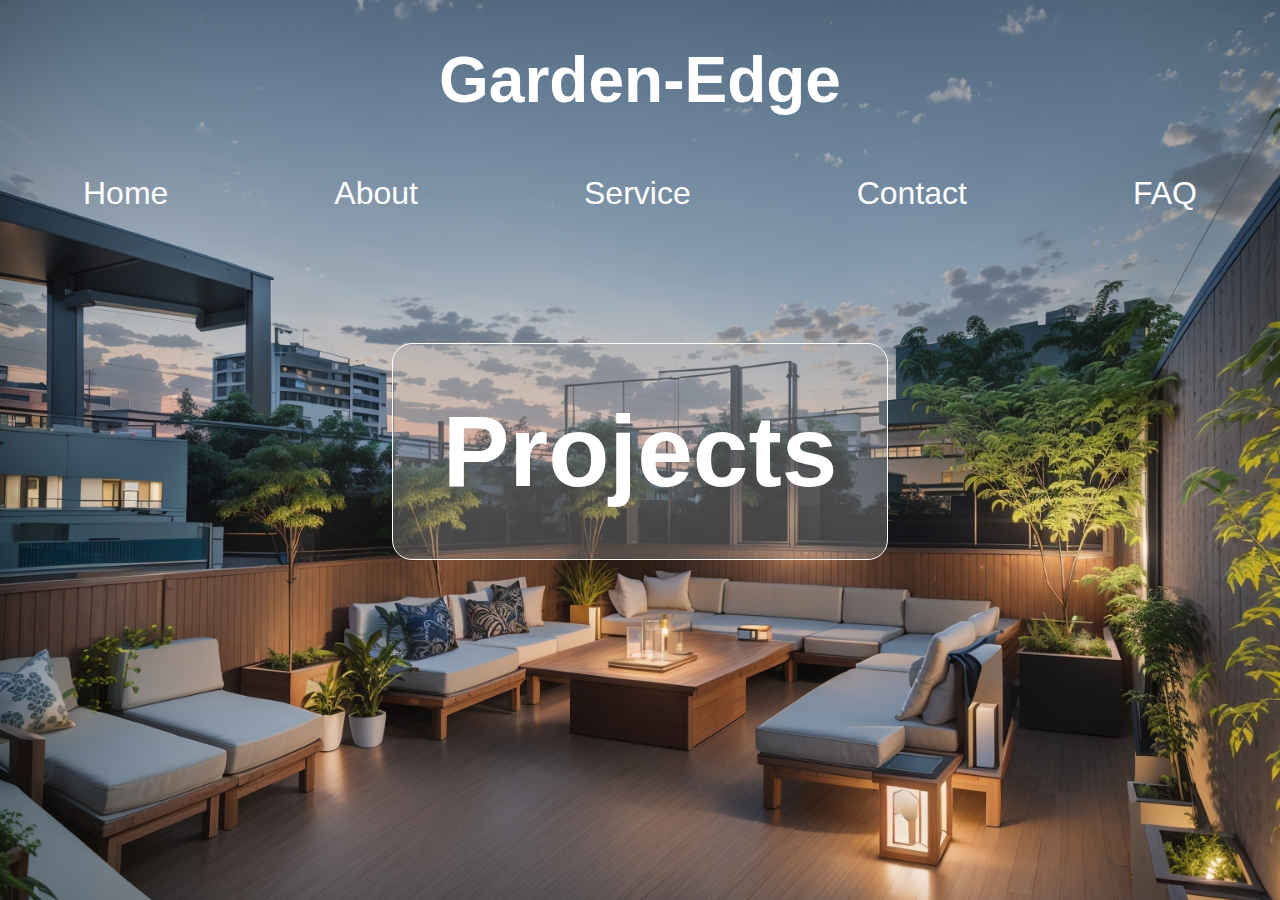
==== index.html @ ba1884fe "Built a navbar" ====
<!DOCTYPE html>
<html lang="en">
  <head>
    <meta charset="UTF-8" />
    <meta name="viewport" content="width=device-width, initial-scale=1.0" />
    <title>landscape</title>
    <link rel="stylesheet" href="styles.css" />
  </head>
  <body>
    <div class="title_text"><h1>Garden-Edge</h1></div>
    <!-- Building Blocks -->
    <header>
      <nav>
        <ul>
          <li><a href="#">Home</a></li>
          <li><a href="#">About</a></li>
          <li><a href="#">Service</a></li>
          <li><a href="#">Contact</a></li>
          <li><a href="#">FAQ</a></li>
        </ul>
      </nav>
      <div class="projects_text">
        <a href="#">
          <h2 class="box">Projects</h2>
        </a>
      </div>
    </header>
    <main>
      <section></section>
    </main>
    <footer></footer>
  </body>
</html>
---- styles.css ----
* {
  color: #fff;
  
}

body {
  background-attachment: fixed;
  background-image: url(./images/cover.webp);
  background-size: cover;
  font-family: Arial, Helvetica, sans-serif;
  height: 100vh;
  margin: 0;

}
  /* Title garden-edge */
.title_text {
  align-items: center;
  display: flex;
  justify-content: center;
   
  }
  /* top navigation bar */
 ul {
  display: flex;
  flex-direction: row;
  justify-content: space-around;
  list-style-type: none;
  padding: 0;
  
   }

/* li{

list-style-type: none;
display: inline;
padding: 10px;
  
} */
   
 a {
  text-decoration: none;
   
}

.projects_text {
  align-items: center;
  display: flex;
  height: 50vh;
  justify-content: center;
  }

  h2 {
    font-size: 50px;
    }

    
    .box {
      background-color: rgba(176, 174, 174, 0.329);
      border-radius: 20px;
      border: 1px solid white;
      padding: 50px;
    }

   
    nav ul {
      margin: 0;
      padding: 0;
      list-style: none;
      display: flex;
    }

    nav a {
      text-decoration: none;
      color: white;
      padding: 15px 20px;
      display: block;
    }

    nav a:hover {
      background-color: #acacac4e;
      border-radius: 10px;
    }
   
         

    /* Responsive sizes */
    
    @media (max-width: 768px) {
      nav ul {
        flex-direction: column;
        text-align: center;
      }
          
      nav a {
        color: white;
        display: inline-block;
        padding: 15px 20px;
        text-decoration: none;
        width: 10%;
      }
    }

  @media (min-width: 768px){
    h1 {
      font-size: 64px;
    }
    h2 {
      font-size: 100px;
    }

 }
  
 @media (min-width: 768px) {
  ul a {
    font-size: 32px;
  }
 }
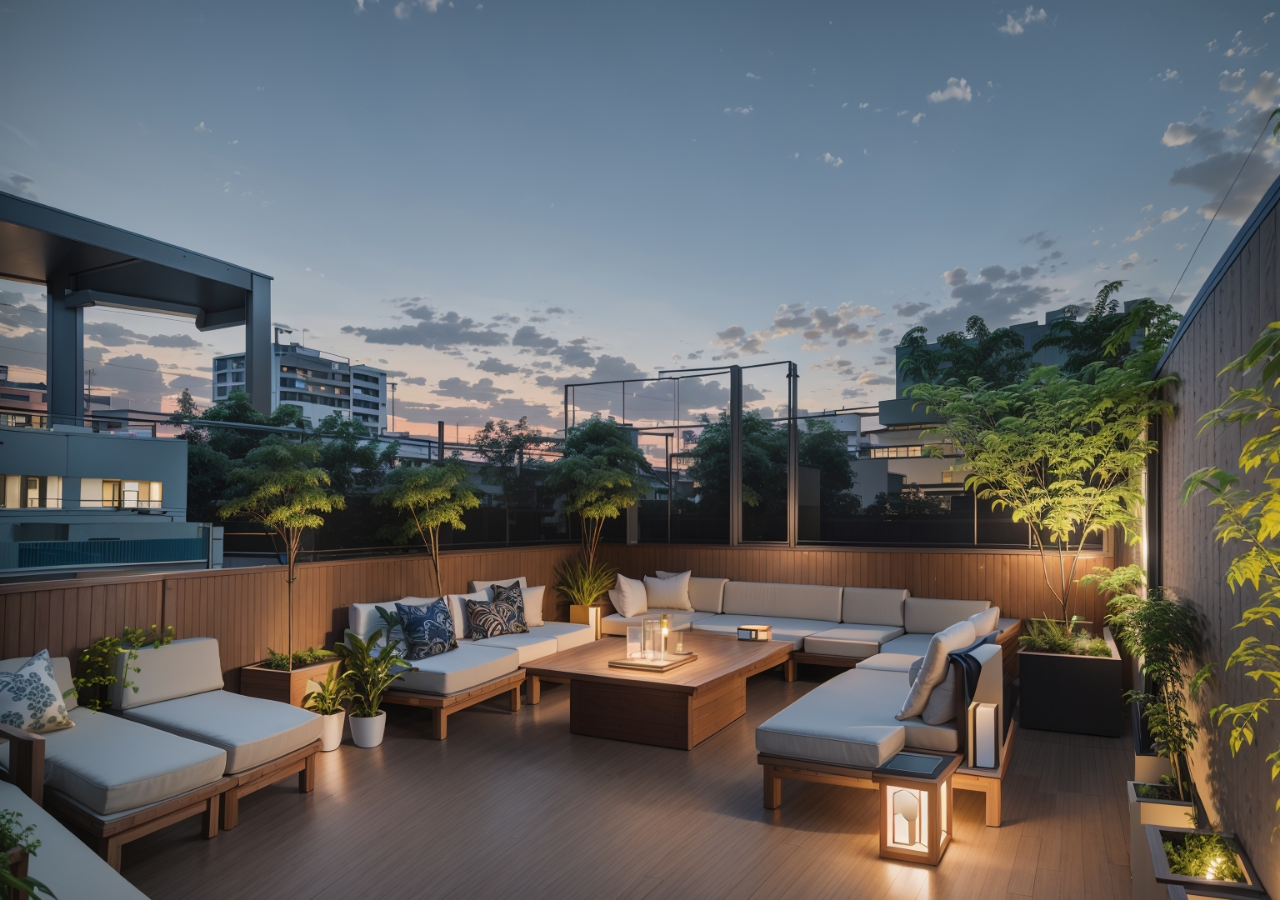
==== commit 3d44707d: "Define the feature block." ====
--- a/index.html
+++ b/index.html
@@ -5,29 +5,16 @@
     <meta name="viewport" content="width=device-width, initial-scale=1.0" />
     <title>landscape</title>
     <link rel="stylesheet" href="styles.css" />
+    <link rel="preconnect" href="https://fonts.googleapis.com" />
+    <link rel="preconnect" href="https://fonts.gstatic.com" crossorigin />
+    <link
+      href="https://fonts.googleapis.com/css2?family=Inter:wght@400;700&family=Lato:wght@100;300;400;700;900&family=Nunito+Sans:opsz,wght@6..12,400;6..12,700&family=Open+Sans:wght@300&family=Roboto:wght@100;400&display=swap"
+      rel="stylesheet"
+    />
+    <link rel="stylesheet" href="https://fonts.googleapis.com/css2?family=Material+Symbols+Outlined:opsz,wght,FILL,GRAD@20..48,100..700,0..1,-50..200" />
   </head>
+
   <body>
-    <div class="title_text"><h1>Garden-Edge</h1></div>
-    <!-- Building Blocks -->
-    <header>
-      <nav>
-        <ul>
-          <li><a href="#">Home</a></li>
-          <li><a href="#">About</a></li>
-          <li><a href="#">Service</a></li>
-          <li><a href="#">Contact</a></li>
-          <li><a href="#">FAQ</a></li>
-        </ul>
-      </nav>
-      <div class="projects_text">
-        <a href="#">
-          <h2 class="box">Projects</h2>
-        </a>
-      </div>
-    </header>
-    <main>
-      <section></section>
-    </main>
-    <footer></footer>
+   
   </body>
 </html>
--- a/styles.css
+++ b/styles.css
@@ -1,17 +1,29 @@
+/* Root */
+:root {
+  --color-primary: #2584ff;
+  --color-secondary:#00d9ff;
+  --color-accent: #ff3400;
+  --color-headings: #1b0760;
+  --color-body: #fff;
+}
+
 * {
   color: #fff;
   
 }
 
+
 body {
   background-attachment: fixed;
   background-image: url(./images/cover.webp);
-  background-size: cover;
+  background-repeat: no-repeat;
+  background-size:cover;
+  height: 100vh;
   font-family: Arial, Helvetica, sans-serif;
-  height: 100vh;
   margin: 0;
+ }
+ 
 
-}
   /* Title garden-edge */
 .title_text {
   align-items: center;
@@ -60,7 +72,7 @@
       border: 1px solid white;
       padding: 50px;
     }
-
+ 
    
     nav ul {
       margin: 0;
@@ -81,8 +93,7 @@
       border-radius: 10px;
     }
    
-         
-
+          
     /* Responsive sizes */
     
     @media (max-width: 768px) {
@@ -104,7 +115,7 @@
     h1 {
       font-size: 64px;
     }
-    h2 {
+    h2   {
       font-size: 100px;
     }
 
@@ -116,3 +127,37 @@
   }
  }
  
+ .main {
+  margin: 10px;
+  font-size: 20px;
+ }
+ p {
+  border: 1px solid rgb(255, 255, 255);
+  background-color: rgba(33, 133, 194, 0.624);
+  border-radius: 10px;
+  padding: 10px;
+   }
+   section p {
+    font-size: 16px;
+   }
+   .icon {
+    margin: 2px;
+    background: #ffffff94;
+          }
+      @media (min-width:1024px) {
+    .main {
+      font-size: 30px;
+    }
+    section p {
+      font-size: 24px;
+     }
+     p {
+      border: 1px solid rgb(255, 255, 255);
+      background-color: rgba(33, 133, 194, 0.624);
+      width: 60%;
+      border-radius: 10px;
+      padding: 10px;
+       }
+
+   }
+   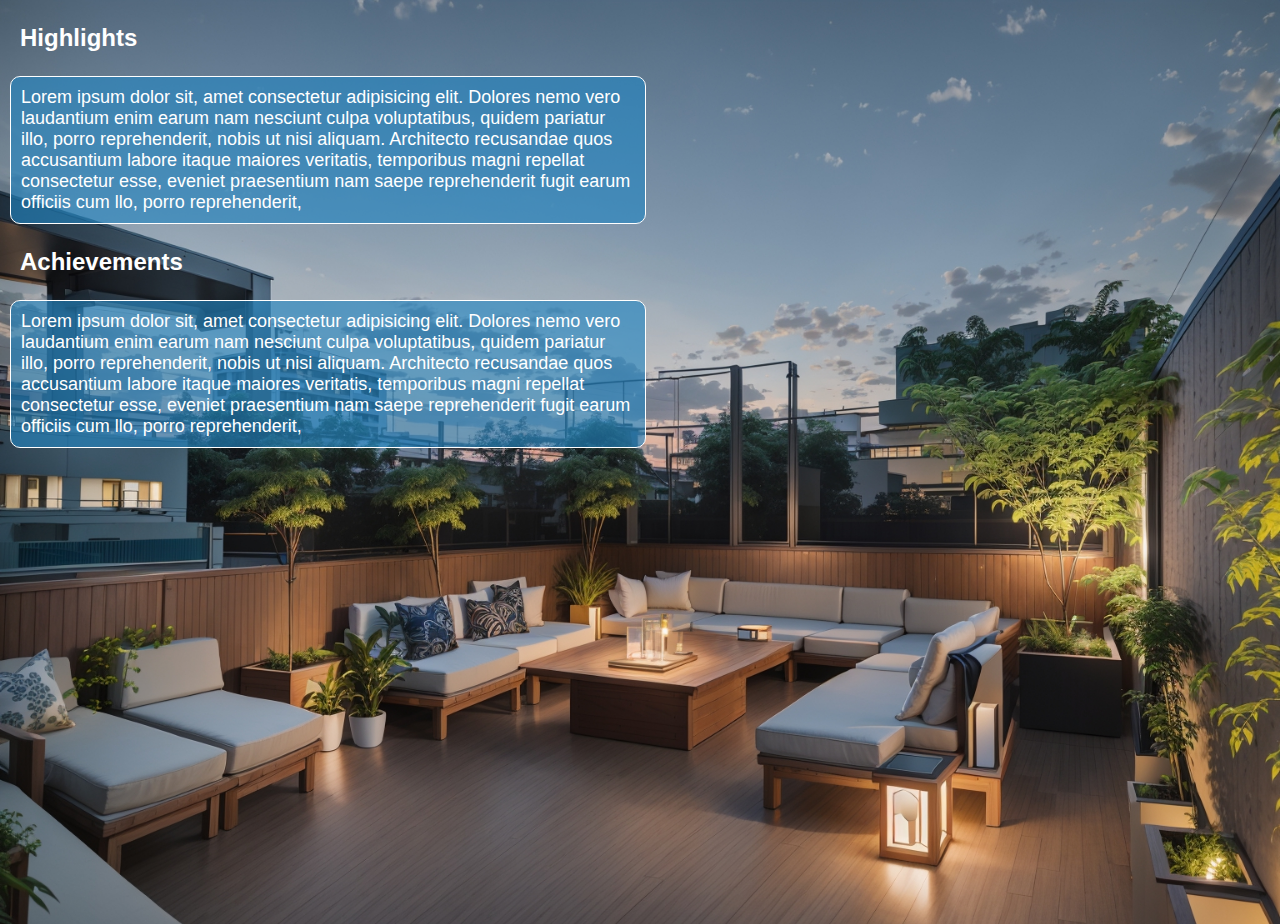
==== commit d4aa7051: "Define the highlights." ====
--- a/index.html
+++ b/index.html
@@ -11,10 +11,34 @@
       href="https://fonts.googleapis.com/css2?family=Inter:wght@400;700&family=Lato:wght@100;300;400;700;900&family=Nunito+Sans:opsz,wght@6..12,400;6..12,700&family=Open+Sans:wght@300&family=Roboto:wght@100;400&display=swap"
       rel="stylesheet"
     />
-    <link rel="stylesheet" href="https://fonts.googleapis.com/css2?family=Material+Symbols+Outlined:opsz,wght,FILL,GRAD@20..48,100..700,0..1,-50..200" />
+    <link
+      rel="stylesheet"
+      href="https://fonts.googleapis.com/css2?family=Material+Symbols+Outlined:opsz,wght,FILL,GRAD@20..48,100..700,0..1,-50..200"
+    />
   </head>
 
   <body>
-   
+    
+    <div class="high_box"><h3 class="hlt">Highlights</h3>
+      <p>
+        Lorem ipsum dolor sit, amet consectetur adipisicing elit. Dolores nemo
+        vero laudantium enim earum nam nesciunt culpa voluptatibus, quidem
+        pariatur illo, porro reprehenderit, nobis ut nisi aliquam. Architecto
+        recusandae quos accusantium labore itaque maiores veritatis, temporibus
+        magni repellat consectetur esse, eveniet praesentium nam saepe
+        reprehenderit fugit earum officiis cum 
+        llo, porro reprehenderit, 
+      </p></div>
+      <div class="high_box"><h3 class="hlt">Achievements</h3>
+        <p>
+          Lorem ipsum dolor sit, amet consectetur adipisicing elit. Dolores nemo
+          vero laudantium enim earum nam nesciunt culpa voluptatibus, quidem
+          pariatur illo, porro reprehenderit, nobis ut nisi aliquam. Architecto
+          recusandae quos accusantium labore itaque maiores veritatis, temporibus
+          magni repellat consectetur esse, eveniet praesentium nam saepe
+          reprehenderit fugit earum officiis cum 
+          llo, porro reprehenderit, 
+        </p></div>
+  
   </body>
 </html>
--- a/styles.css
+++ b/styles.css
@@ -9,8 +9,7 @@
 
 * {
   color: #fff;
-  
-}
+  }
 
 
 body {
@@ -158,6 +157,38 @@
       border-radius: 10px;
       padding: 10px;
        }
+   }
 
+   .high_box {
+    margin: 10px;
+   
+    
    }
-   +   .hlt {
+        font-size: 24px;
+        margin-left: 10px;
+        
+           }
+            p{
+            font-size: 16px;
+            color:#fff;
+           }
+
+        @media(min-width:768px)  {
+            .high_box {
+              width: 80%;
+                         
+             }
+             p{
+              font-size: 18px;
+                           }
+          }
+          @media(min-width:1440px)  {
+            .high_box {
+              width: 90%;
+                         
+             }
+             p{
+              font-size: 24px;
+                           }
+          }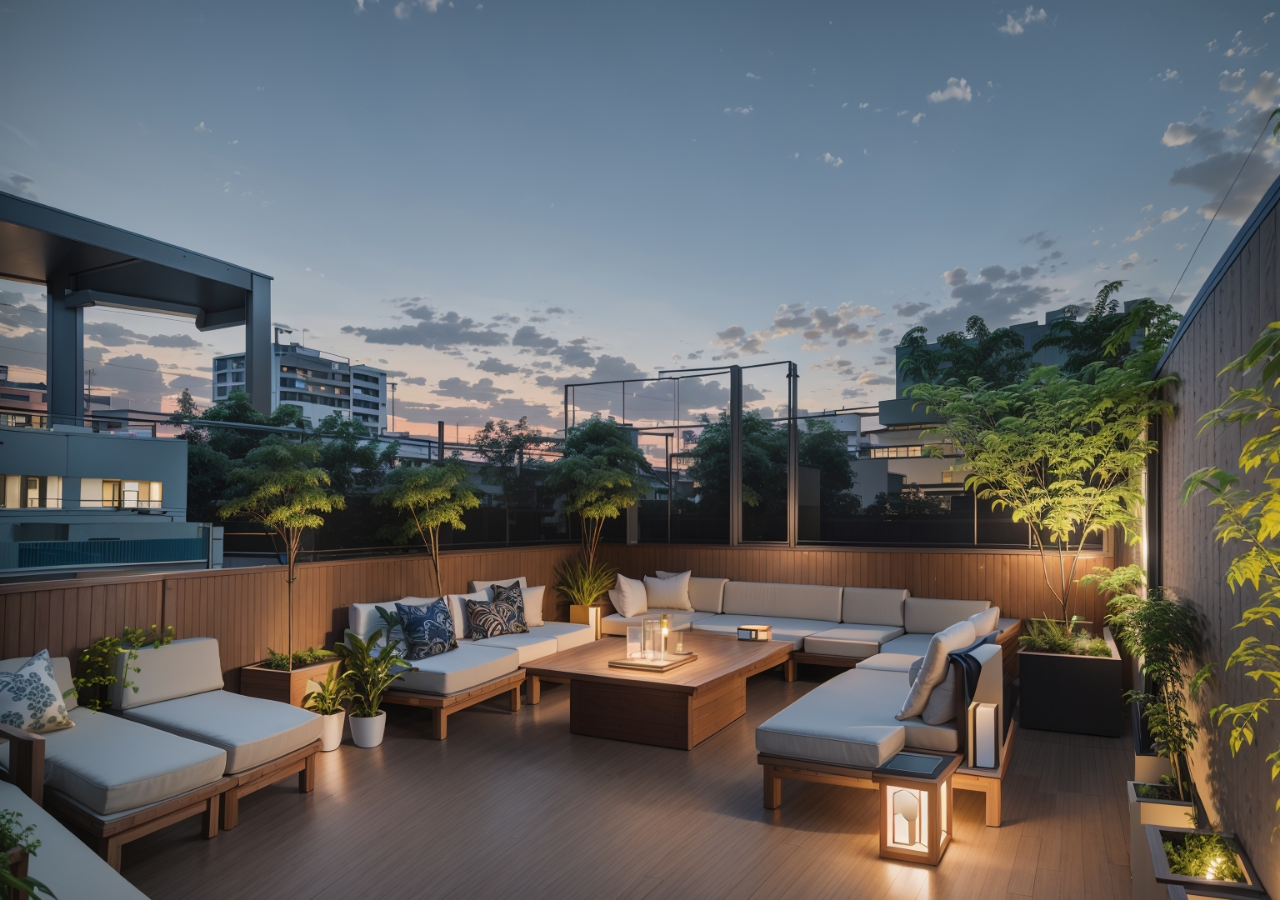
==== commit d9940124: "Define the gallery." ====
--- a/index.html
+++ b/index.html
@@ -18,27 +18,6 @@
   </head>
 
   <body>
-    
-    <div class="high_box"><h3 class="hlt">Highlights</h3>
-      <p>
-        Lorem ipsum dolor sit, amet consectetur adipisicing elit. Dolores nemo
-        vero laudantium enim earum nam nesciunt culpa voluptatibus, quidem
-        pariatur illo, porro reprehenderit, nobis ut nisi aliquam. Architecto
-        recusandae quos accusantium labore itaque maiores veritatis, temporibus
-        magni repellat consectetur esse, eveniet praesentium nam saepe
-        reprehenderit fugit earum officiis cum 
-        llo, porro reprehenderit, 
-      </p></div>
-      <div class="high_box"><h3 class="hlt">Achievements</h3>
-        <p>
-          Lorem ipsum dolor sit, amet consectetur adipisicing elit. Dolores nemo
-          vero laudantium enim earum nam nesciunt culpa voluptatibus, quidem
-          pariatur illo, porro reprehenderit, nobis ut nisi aliquam. Architecto
-          recusandae quos accusantium labore itaque maiores veritatis, temporibus
-          magni repellat consectetur esse, eveniet praesentium nam saepe
-          reprehenderit fugit earum officiis cum 
-          llo, porro reprehenderit, 
-        </p></div>
-  
+   
   </body>
 </html>
--- a/styles.css
+++ b/styles.css
@@ -191,4 +191,33 @@
              p{
               font-size: 24px;
                            }
-          }+          }
+          /* Grids */
+        
+          body {
+            margin: 0;
+            font-family: Arial, sans-serif;
+        }
+        
+        .gallery {
+            display: grid;
+            grid-template-columns: repeat(auto-fill, minmax(350px, 2fr));
+            gap: 16px;
+            padding: 16px;
+            
+        }
+        
+        .gallery-item {
+            overflow: hidden;
+            border-radius: 8px;
+            box-shadow: 0 4px 8px rgba(0, 0, 0, 0.1);
+        }
+        
+        .gallery-item img {
+            width: 100%;
+            height: auto;
+            display: block;
+            border-radius: 8px;
+        }
+        
+        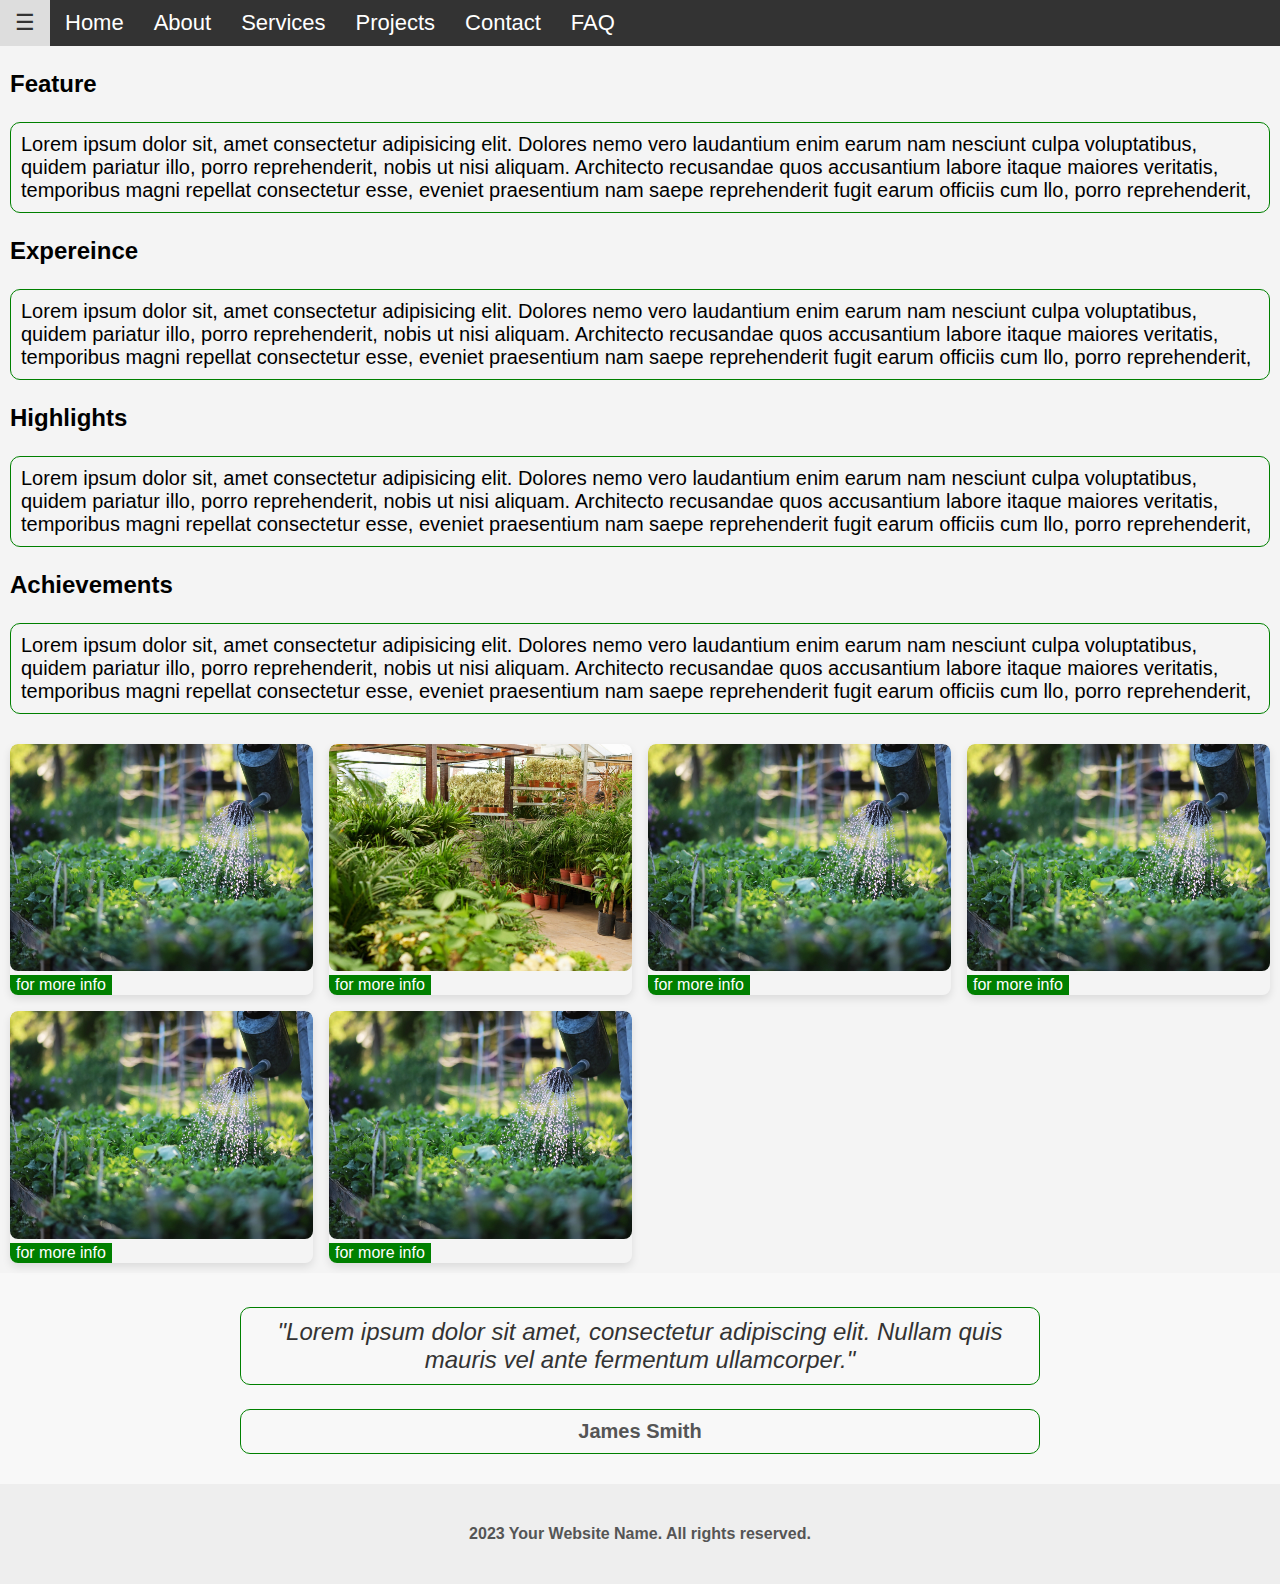
==== commit 500206d0: "garden edge full code." ====
--- a/index.html
+++ b/index.html
@@ -3,6 +3,8 @@
   <head>
     <meta charset="UTF-8" />
     <meta name="viewport" content="width=device-width, initial-scale=1.0" />
+    <meta name="viewport" content="width=device-width, initial-scale=1.0">
+
     <title>landscape</title>
     <link rel="stylesheet" href="styles.css" />
     <link rel="preconnect" href="https://fonts.googleapis.com" />
@@ -14,10 +16,96 @@
     <link
       rel="stylesheet"
       href="https://fonts.googleapis.com/css2?family=Material+Symbols+Outlined:opsz,wght,FILL,GRAD@20..48,100..700,0..1,-50..200"
-    />
+          />
+          
   </head>
 
   <body>
    
+  <!-- navbar -->
+  <header>
+ 
+    <!-- Navigation -->
+
+    <nav class="responsive">
+      <a href="./" class="icon" onclick="myFunction()">&#9776;</a>
+      <a href="#home">Home</a>
+      <a href="#about">About</a>
+      <a href="#services">Services</a>
+      <a href="#projects">Projects</a>
+      <a href="#contact">Contact</a>
+      <a href="#faq">FAQ</a>
+    </nav>
+    
+  </header>
+  <div class="high_box"><h3>Feature</h3>
+       <p>
+      Lorem ipsum dolor sit, amet consectetur adipisicing elit. Dolores nemo
+      vero laudantium enim earum nam nesciunt culpa voluptatibus, quidem
+      pariatur illo, porro reprehenderit, nobis ut nisi aliquam. Architecto
+      recusandae quos accusantium labore itaque maiores veritatis, temporibus
+      magni repellat consectetur esse, eveniet praesentium nam saepe
+      reprehenderit fugit earum officiis cum 
+      llo, porro reprehenderit, 
+    </p></div>
+    <div class="high_box"><h3>Expereince</h3>
+      <p>
+        Lorem ipsum dolor sit, amet consectetur adipisicing elit. Dolores nemo
+        vero laudantium enim earum nam nesciunt culpa voluptatibus, quidem
+        pariatur illo, porro reprehenderit, nobis ut nisi aliquam. Architecto
+        recusandae quos accusantium labore itaque maiores veritatis, temporibus
+        magni repellat consectetur esse, eveniet praesentium nam saepe
+        reprehenderit fugit earum officiis cum 
+        llo, porro reprehenderit, 
+      </p></div>
+  <!-- ------------------------------------------------ -->
+  <div class="high_box"><h3>Highlights</h3>
+    <p>
+      Lorem ipsum dolor sit, amet consectetur adipisicing elit. Dolores nemo
+      vero laudantium enim earum nam nesciunt culpa voluptatibus, quidem
+      pariatur illo, porro reprehenderit, nobis ut nisi aliquam. Architecto
+      recusandae quos accusantium labore itaque maiores veritatis, temporibus
+      magni repellat consectetur esse, eveniet praesentium nam saepe
+      reprehenderit fugit earum officiis cum 
+      llo, porro reprehenderit, 
+    </p></div>
+    <div class="high_box"><h3>Achievements</h3>
+      <p>
+        Lorem ipsum dolor sit, amet consectetur adipisicing elit. Dolores nemo
+        vero laudantium enim earum nam nesciunt culpa voluptatibus, quidem
+        pariatur illo, porro reprehenderit, nobis ut nisi aliquam. Architecto
+        recusandae quos accusantium labore itaque maiores veritatis, temporibus
+        magni repellat consectetur esse, eveniet praesentium nam saepe
+        reprehenderit fugit earum officiis cum 
+        llo, porro reprehenderit, 
+      </p></div>
+      <!-- Gallery -->
+      <div class="gallery">
+        <div class="gallery-item"><img src="./images/green-1.webp" alt="Image 1"><button>for more info</button></div>
+        <div class="gallery-item"><img src="./images/green-2.webp" alt="Image 2"><button>for more info</button></div>
+        <div class="gallery-item"><img src="./images/green-1.webp" alt="Image 3"><button>for more info</button></div>
+        <div class="gallery-item"><img src="./images/green-1.webp" alt="Image 4"><button>for more info</button></div>
+        <div class="gallery-item"><img src="./images/green-1.webp" alt="Image 5"><button>for more info</button></div>
+        <div class="gallery-item"><img src="./images/green-1.webp" alt="Image 6"><button>for more info</button></div>
+        <!-- Add more images as needed -->
+      </div>
+      <!-- Footer -->
+       <!-- Your website content goes here -->
+
+<!-- Testimonial Section -->
+<div class="testimonial-section">
+  <div class="testimonial">
+      <p class="quote">"Lorem ipsum dolor sit amet, consectetur adipiscing elit. Nullam quis mauris vel ante fermentum ullamcorper."</p>
+      <p class="author">James Smith</p>
+  </div>
+  <!-- Add more testimonials as needed -->
+</div>
+
+<!-- Footer -->
+<footer class="footer">
+  <h4> 2023 Your Website Name. All rights reserved.</h4>
+  
+</footer>
+
   </body>
 </html>
--- a/styles.css
+++ b/styles.css
@@ -1,223 +1,203 @@
-/* Root */
-:root {
-  --color-primary: #2584ff;
-  --color-secondary:#00d9ff;
-  --color-accent: #ff3400;
-  --color-headings: #1b0760;
-  --color-body: #fff;
-}
-
-* {
-  color: #fff;
-  }
-
 
 body {
-  background-attachment: fixed;
-  background-image: url(./images/cover.webp);
-  background-repeat: no-repeat;
-  background-size:cover;
-  height: 100vh;
-  font-family: Arial, Helvetica, sans-serif;
+  font-family: Arial, sans-serif;
   margin: 0;
- }
- 
-
-  /* Title garden-edge */
-.title_text {
-  align-items: center;
+  padding: 0;
+  box-sizing: border-box;
+  background-color: #f4f4f4;
+}
+
+nav {
+  background-color: #333;
+  overflow: hidden;
+}
+
+nav a {
+  /* float: left; */
+  display: flex;
+  justify-content: space-around;
+  color: white;
+  text-align: center;
+  padding: 10px 15px;
+  text-decoration: none;
+}
+
+nav a:hover {
+  background-color: #ddd;
+  color: #333;
+}
+
+.menu-icon {
+  display: none;
+  font-size: 24px;
+  cursor: pointer;
+  color: white;
+  padding: 14px 16px;
+}
+
+
+.garden_edge {
   display: flex;
   justify-content: center;
-   
-  }
-  /* top navigation bar */
- ul {
-  display: flex;
-  flex-direction: row;
-  justify-content: space-around;
-  list-style-type: none;
-  padding: 0;
-  
-   }
-
-/* li{
-
-list-style-type: none;
-display: inline;
-padding: 10px;
-  
-} */
-   
- a {
-  text-decoration: none;
-   
-}
-
-.projects_text {
-  align-items: center;
-  display: flex;
-  height: 50vh;
-  justify-content: center;
-  }
-
-  h2 {
-    font-size: 50px;
-    }
-
-    
-    .box {
-      background-color: rgba(176, 174, 174, 0.329);
-      border-radius: 20px;
-      border: 1px solid white;
-      padding: 50px;
-    }
- 
-   
-    nav ul {
-      margin: 0;
-      padding: 0;
-      list-style: none;
-      display: flex;
-    }
-
-    nav a {
-      text-decoration: none;
-      color: white;
-      padding: 15px 20px;
-      display: block;
-    }
-
-    nav a:hover {
-      background-color: #acacac4e;
-      border-radius: 10px;
-    }
-   
-          
-    /* Responsive sizes */
-    
-    @media (max-width: 768px) {
-      nav ul {
-        flex-direction: column;
-        text-align: center;
-      }
-          
-      nav a {
-        color: white;
-        display: inline-block;
-        padding: 15px 20px;
-        text-decoration: none;
-        width: 10%;
-      }
-    }
-
-  @media (min-width: 768px){
-    h1 {
-      font-size: 64px;
-    }
-    h2   {
-      font-size: 100px;
-    }
-
- }
-  
- @media (min-width: 768px) {
-  ul a {
-    font-size: 32px;
-  }
- }
- 
- .main {
-  margin: 10px;
-  font-size: 20px;
- }
- p {
-  border: 1px solid rgb(255, 255, 255);
-  background-color: rgba(33, 133, 194, 0.624);
+}
+
+span {
+  color: rgb(15, 114, 15);
+}
+
+p {
+  border: 1px solid green;
   border-radius: 10px;
   padding: 10px;
-   }
-   section p {
-    font-size: 16px;
-   }
-   .icon {
-    margin: 2px;
-    background: #ffffff94;
-          }
-      @media (min-width:1024px) {
-    .main {
-      font-size: 30px;
-    }
-    section p {
-      font-size: 24px;
+}
+
+section p {
+  font-size: 16px;
+}
+
+
+
+.high_box {
+  margin: 10px;
+}
+
+h3 {
+  font-size: 20px;
+}
+
+.gallery {
+  display: grid;
+  grid-template-columns: repeat(auto-fill, minmax(300px, 1fr));
+  gap: 16px;
+  padding: 10px;
+}
+
+.gallery-item {
+  overflow: hidden;
+  border-radius: 8px;
+  box-shadow: 0 4px 8px rgba(0, 0, 0, 0.1);
+  transition: box-shadow 0.3s ease-in-out;
+}
+
+.gallery-item:hover {
+  box-shadow: 0 8px 16px rgba(0, 0, 0, 0.2);
+}
+
+.gallery-item img {
+  width: 100%;
+  height: auto;
+  border-radius: 8px;
+  cursor: pointer;
+}
+
+button {
+  color: #fff;
+  border: none;
+  background-color: green;
+  cursor: pointer;
+  font-size: 16px;
+  transition: background-color 0.3s ease-in-out;
+}
+
+button:hover {
+  background-color: goldenrod;
+}
+
+.testimonial-section {
+  background-color: #f8f8f8;
+  width: 100%;
+  text-align: center;
+}
+
+.testimonial {
+  padding: 10px;
+  max-width: 600px;
+  margin: 0 auto;
+}
+
+.quote {
+  font-style: italic;
+  font-size: 18px;
+  color: #333;
+}
+
+.author {
+  margin-top: 10px;
+  font-weight: bold;
+  color: #555;
+}
+
+.footer {
+  background-color: #eee;
+  width: 100%;
+  color: #555;
+  text-align: center;
+  padding: 20px 0;
+}
+
+/* Responsive */
+/* Mobile and Tablet */
+
+@media (width < 768px) {
+  body {
+    /* background-color: lightcoral; */
+  }
+  
+}
+
+/* --------------------------------------------------- */
+/* Laptop and screen */
+@media (width >= 768px) {
+  body {
+    /* background-color: lightblue */
+  }
+  nav a {
+    /* float: left; */
+    float: left;
+    font-size: 22px;
+     
+  }
+  .testimonial {
+      max-width: 800px;
+      }
+      
+      p {
+        font-size: 20px;
+      }
+      h3 {
+        font-size: 24px;
+      }
+      .quote {
+        font-size: 24px;
+       }
+}
+
      }
-     p {
-      border: 1px solid rgb(255, 255, 255);
-      background-color: rgba(33, 133, 194, 0.624);
-      width: 60%;
-      border-radius: 10px;
-      padding: 10px;
-       }
-   }
-
-   .high_box {
-    margin: 10px;
-   
-    
-   }
-   .hlt {
-        font-size: 24px;
-        margin-left: 10px;
-        
-           }
-            p{
-            font-size: 16px;
-            color:#fff;
-           }
-
-        @media(min-width:768px)  {
-            .high_box {
-              width: 80%;
-                         
-             }
-             p{
-              font-size: 18px;
-                           }
-          }
-          @media(min-width:1440px)  {
-            .high_box {
-              width: 90%;
-                         
-             }
-             p{
-              font-size: 24px;
-                           }
-          }
-          /* Grids */
-        
-          body {
-            margin: 0;
-            font-family: Arial, sans-serif;
-        }
-        
-        .gallery {
-            display: grid;
-            grid-template-columns: repeat(auto-fill, minmax(350px, 2fr));
-            gap: 16px;
-            padding: 16px;
-            
-        }
-        
-        .gallery-item {
-            overflow: hidden;
-            border-radius: 8px;
-            box-shadow: 0 4px 8px rgba(0, 0, 0, 0.1);
-        }
-        
-        .gallery-item img {
-            width: 100%;
-            height: auto;
-            display: block;
-            border-radius: 8px;
-        }
-        
-        +
+/* -----2560 px 4k */
+
+@media (width >= 2560px) {
+  body {
+    /* background-color: rgb(178, 230, 173) */
+  }
+  nav a {
+    /* float: left; */
+    float: left;
+    font-size: 44px;
+     
+  }
+  .testimonial {
+      max-width: 2000px;
+      }
+      
+      p {
+        font-size: 40px;
+      }
+      h3 {
+        font-size: 48px;
+      }
+      .quote {
+               font-size: 36px;
+              }
+     }
+     